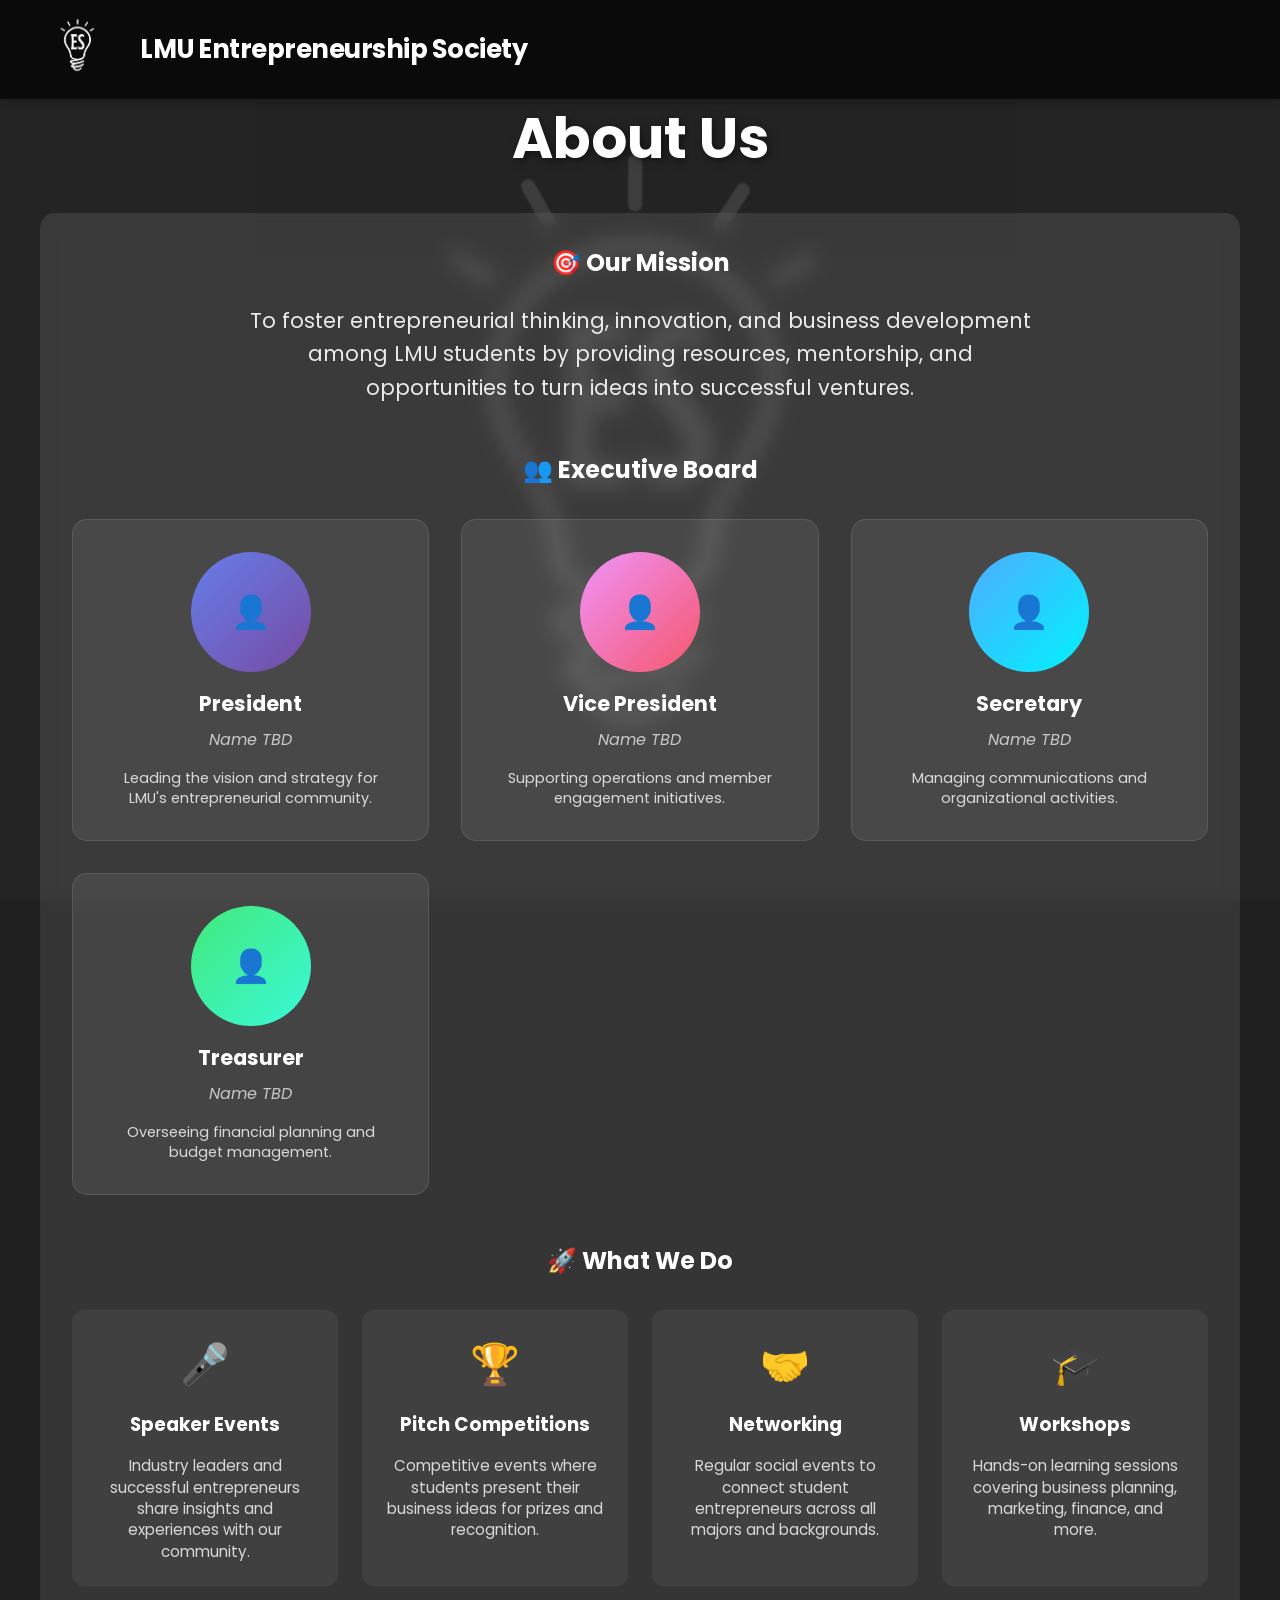
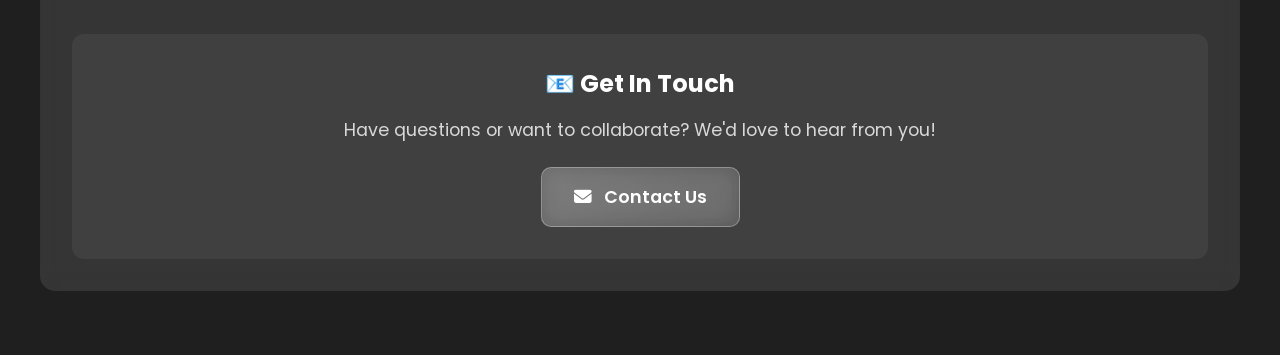
==== about/index.html @ 952fb945 "Deploy from private source LMU-Entrepreneurship-Society/Website-Source-ES@14fc146517704f3b357d7513c7" ====
<!DOCTYPE html>
<html lang="en">
<head>
  <meta charset="UTF-8">
  <meta name="viewport" content="width=device-width, initial-scale=1.0">
  <title>About Us | LMU Entrepreneurship Society</title>
  <link rel="icon" type="image/png" href="/assets/images/logo-transparent.png">
  <!-- Begin Jekyll SEO tag v2.8.0 -->
<title>About Us | LMU Entrepreneurship Society</title>
<meta name="generator" content="Jekyll v4.4.1" />
<meta property="og:title" content="About Us" />
<meta property="og:locale" content="en_US" />
<meta name="description" content="Empowering student entrepreneurs at Loyola Marymount University" />
<meta property="og:description" content="Empowering student entrepreneurs at Loyola Marymount University" />
<link rel="canonical" href="https://lmu-entrepreneurship-society.github.io/about/" />
<meta property="og:url" content="https://lmu-entrepreneurship-society.github.io/about/" />
<meta property="og:site_name" content="LMU Entrepreneurship Society" />
<meta property="og:type" content="website" />
<meta name="twitter:card" content="summary" />
<meta property="twitter:title" content="About Us" />
<script type="application/ld+json">
{"@context":"https://schema.org","@type":"WebSite","description":"Empowering student entrepreneurs at Loyola Marymount University","headline":"About Us","name":"LMU Entrepreneurship Society","url":"https://lmu-entrepreneurship-society.github.io/about/"}</script>
<!-- End Jekyll SEO tag -->

  <link rel="preconnect" href="https://fonts.googleapis.com">
  <link rel="preconnect" href="https://fonts.gstatic.com" crossorigin>
  <link href="https://fonts.googleapis.com/css2?family=Poppins:wght@300;400;600;700;800&display=swap" rel="stylesheet">
  <link rel="stylesheet" href="https://cdnjs.cloudflare.com/ajax/libs/font-awesome/6.5.1/css/all.min.css" integrity="sha512-DTOQO9RWCH3ppGqcWaEA1BIZOC6xxalwEsw9c2QQeAIftl+Vegovlnee1c9QX4TctnWMn13TZye+giMm8e2LwA==" crossorigin="anonymous" referrerpolicy="no-referrer" />
  <link rel="stylesheet" href="/assets/css/main.css">
  <style>
    .page-content {
      background: rgba(39, 39, 39, 0.8);
      min-height: 100vh;
      padding: 6rem 2rem 2rem;
      position: relative;
      z-index: 10;
    }
    .page-container {
      max-width: 1200px;
      margin: 0 auto;
    }
    .page-title {
      font-size: clamp(2rem, 5vw, 3.5rem);
      font-weight: 700;
      margin-bottom: 2rem;
      text-align: center;
      color: #fff;
      text-shadow: 2px 2px 10px rgba(0, 0, 0, 0.5);
    }
  </style>
</head>
<body>
  <!-- Background Slideshow -->
  <div class="slideshow-container">
    
    
    <div class="slide active" style="background-image: url('/assets/images/slide1.jpg');">
      <div class="slide-overlay"></div>
    </div>
    
    <div class="slide " style="background-image: url('/assets/images/slide2.jpg');">
      <div class="slide-overlay"></div>
    </div>
    
    <div class="slide " style="background-image: url('/assets/images/slide3.jpg');">
      <div class="slide-overlay"></div>
    </div>
    
  </div>

  <!-- Top Navigation Bar -->
  <nav class="top-nav expanded" style="position: fixed; width: 100%; border-radius: 0;">
    <div class="nav-container">
      <a href="/" class="nav-logo">
        <img src="/assets/images/logo-transparent.png" alt="Logo" class="logo-image" style="height: 60px;">
      </a>
      <a href="/" class="nav-title visible">
        LMU Entrepreneurship Society
      </a>
    </div>
  </nav>

  <!-- Page Content -->
  <div class="page-content">
    <div class="page-container">
      <h1 class="page-title">About Us</h1>
      <div style="background: rgba(255, 255, 255, 0.1); border-radius: 15px; padding: 2rem; margin-bottom: 2rem; backdrop-filter: blur(10px);">
  
  <!-- Mission Section -->
  <div style="text-align: center; margin-bottom: 3rem;">
    <h2 style="color: #fff; margin-bottom: 1.5rem;">🎯 Our Mission</h2>
    <p style="color: rgba(255, 255, 255, 0.9); font-size: 1.3rem; line-height: 1.6; max-width: 800px; margin: 0 auto;">
      To foster entrepreneurial thinking, innovation, and business development among LMU students by providing resources, mentorship, and opportunities to turn ideas into successful ventures.
    </p>
  </div>

  <!-- E-Board Section -->
  <div style="margin-bottom: 3rem;">
    <h2 style="color: #fff; text-align: center; margin-bottom: 2rem;">👥 Executive Board</h2>
    <div id="eboard-grid" style="display: grid; grid-template-columns: repeat(auto-fit, minmax(280px, 1fr)); gap: 2rem;">
      
      <!-- Sample E-board Member Cards (these will be editable via Sveltia CMS) -->
      <div class="eboard-card" style="
        background: rgba(255, 255, 255, 0.08);
        border-radius: 15px;
        padding: 2rem;
        text-align: center;
        transition: transform 0.3s ease;
        border: 1px solid rgba(255, 255, 255, 0.1);
      " onmouseover="this.style.transform='translateY(-5px)'; this.style.background='rgba(255, 255, 255, 0.12)'" onmouseout="this.style.transform='translateY(0)'; this.style.background='rgba(255, 255, 255, 0.08)'">
        
        <div style="
          width: 120px;
          height: 120px;
          background: linear-gradient(135deg, #667eea 0%, #764ba2 100%);
          border-radius: 50%;
          margin: 0 auto 1rem;
          display: flex;
          align-items: center;
          justify-content: center;
          color: white;
          font-size: 2rem;
          font-weight: bold;
        ">
          👤
        </div>
        
        <h3 style="color: #fff; margin-bottom: 0.5rem; font-size: 1.3rem;">President</h3>
        <p style="color: rgba(255, 255, 255, 0.7); margin-bottom: 1rem; font-style: italic;">Name TBD</p>
        <p style="color: rgba(255, 255, 255, 0.8); font-size: 0.9rem; line-height: 1.4;">
          Leading the vision and strategy for LMU's entrepreneurial community.
        </p>
        
      </div>

      <div class="eboard-card" style="
        background: rgba(255, 255, 255, 0.08);
        border-radius: 15px;
        padding: 2rem;
        text-align: center;
        transition: transform 0.3s ease;
        border: 1px solid rgba(255, 255, 255, 0.1);
      " onmouseover="this.style.transform='translateY(-5px)'; this.style.background='rgba(255, 255, 255, 0.12)'" onmouseout="this.style.transform='translateY(0)'; this.style.background='rgba(255, 255, 255, 0.08)'">
        
        <div style="
          width: 120px;
          height: 120px;
          background: linear-gradient(135deg, #f093fb 0%, #f5576c 100%);
          border-radius: 50%;
          margin: 0 auto 1rem;
          display: flex;
          align-items: center;
          justify-content: center;
          color: white;
          font-size: 2rem;
          font-weight: bold;
        ">
          👤
        </div>
        
        <h3 style="color: #fff; margin-bottom: 0.5rem; font-size: 1.3rem;">Vice President</h3>
        <p style="color: rgba(255, 255, 255, 0.7); margin-bottom: 1rem; font-style: italic;">Name TBD</p>
        <p style="color: rgba(255, 255, 255, 0.8); font-size: 0.9rem; line-height: 1.4;">
          Supporting operations and member engagement initiatives.
        </p>
        
      </div>

      <div class="eboard-card" style="
        background: rgba(255, 255, 255, 0.08);
        border-radius: 15px;
        padding: 2rem;
        text-align: center;
        transition: transform 0.3s ease;
        border: 1px solid rgba(255, 255, 255, 0.1);
      " onmouseover="this.style.transform='translateY(-5px)'; this.style.background='rgba(255, 255, 255, 0.12)'" onmouseout="this.style.transform='translateY(0)'; this.style.background='rgba(255, 255, 255, 0.08)'">
        
        <div style="
          width: 120px;
          height: 120px;
          background: linear-gradient(135deg, #4facfe 0%, #00f2fe 100%);
          border-radius: 50%;
          margin: 0 auto 1rem;
          display: flex;
          align-items: center;
          justify-content: center;
          color: white;
          font-size: 2rem;
          font-weight: bold;
        ">
          👤
        </div>
        
        <h3 style="color: #fff; margin-bottom: 0.5rem; font-size: 1.3rem;">Secretary</h3>
        <p style="color: rgba(255, 255, 255, 0.7); margin-bottom: 1rem; font-style: italic;">Name TBD</p>
        <p style="color: rgba(255, 255, 255, 0.8); font-size: 0.9rem; line-height: 1.4;">
          Managing communications and organizational activities.
        </p>
        
      </div>

      <div class="eboard-card" style="
        background: rgba(255, 255, 255, 0.08);
        border-radius: 15px;
        padding: 2rem;
        text-align: center;
        transition: transform 0.3s ease;
        border: 1px solid rgba(255, 255, 255, 0.1);
      " onmouseover="this.style.transform='translateY(-5px)'; this.style.background='rgba(255, 255, 255, 0.12)'" onmouseout="this.style.transform='translateY(0)'; this.style.background='rgba(255, 255, 255, 0.08)'">
        
        <div style="
          width: 120px;
          height: 120px;
          background: linear-gradient(135deg, #43e97b 0%, #38f9d7 100%);
          border-radius: 50%;
          margin: 0 auto 1rem;
          display: flex;
          align-items: center;
          justify-content: center;
          color: white;
          font-size: 2rem;
          font-weight: bold;
        ">
          👤
        </div>
        
        <h3 style="color: #fff; margin-bottom: 0.5rem; font-size: 1.3rem;">Treasurer</h3>
        <p style="color: rgba(255, 255, 255, 0.7); margin-bottom: 1rem; font-style: italic;">Name TBD</p>
        <p style="color: rgba(255, 255, 255, 0.8); font-size: 0.9rem; line-height: 1.4;">
          Overseeing financial planning and budget management.
        </p>
        
      </div>

    </div>
  </div>

  <!-- What We Do Section -->
  <div style="margin-bottom: 3rem;">
    <h2 style="color: #fff; text-align: center; margin-bottom: 2rem;">🚀 What We Do</h2>
    <div style="display: grid; grid-template-columns: repeat(auto-fit, minmax(250px, 1fr)); gap: 1.5rem;">
      
      <div style="background: rgba(255, 255, 255, 0.05); border-radius: 12px; padding: 1.5rem; text-align: center;">
        <div style="font-size: 2.5rem; margin-bottom: 1rem;">🎤</div>
        <h3 style="color: #fff; margin-bottom: 1rem;">Speaker Events</h3>
        <p style="color: rgba(255, 255, 255, 0.8); font-size: 0.95rem; line-height: 1.4;">
          Industry leaders and successful entrepreneurs share insights and experiences with our community.
        </p>
      </div>
      
      <div style="background: rgba(255, 255, 255, 0.05); border-radius: 12px; padding: 1.5rem; text-align: center;">
        <div style="font-size: 2.5rem; margin-bottom: 1rem;">🏆</div>
        <h3 style="color: #fff; margin-bottom: 1rem;">Pitch Competitions</h3>
        <p style="color: rgba(255, 255, 255, 0.8); font-size: 0.95rem; line-height: 1.4;">
          Competitive events where students present their business ideas for prizes and recognition.
        </p>
      </div>
      
      <div style="background: rgba(255, 255, 255, 0.05); border-radius: 12px; padding: 1.5rem; text-align: center;">
        <div style="font-size: 2.5rem; margin-bottom: 1rem;">🤝</div>
        <h3 style="color: #fff; margin-bottom: 1rem;">Networking</h3>
        <p style="color: rgba(255, 255, 255, 0.8); font-size: 0.95rem; line-height: 1.4;">
          Regular social events to connect student entrepreneurs across all majors and backgrounds.
        </p>
      </div>
      
      <div style="background: rgba(255, 255, 255, 0.05); border-radius: 12px; padding: 1.5rem; text-align: center;">
        <div style="font-size: 2.5rem; margin-bottom: 1rem;">🎓</div>
        <h3 style="color: #fff; margin-bottom: 1rem;">Workshops</h3>
        <p style="color: rgba(255, 255, 255, 0.8); font-size: 0.95rem; line-height: 1.4;">
          Hands-on learning sessions covering business planning, marketing, finance, and more.
        </p>
      </div>
      
    </div>
  </div>

  <!-- Contact Section -->
  <div style="text-align: center; padding: 2rem; background: rgba(255, 255, 255, 0.05); border-radius: 12px;">
    <h2 style="color: #fff; margin-bottom: 1rem;">📧 Get In Touch</h2>
    <p style="color: rgba(255, 255, 255, 0.8); margin-bottom: 1.5rem; font-size: 1.1rem;">
      Have questions or want to collaborate? We'd love to hear from you!
    </p>
    <a href="mailto:lmuentrepreneurshipsociety@gmail.com" style="
      background: linear-gradient(135deg, rgba(255, 255, 255, 0.2), rgba(255, 255, 255, 0.1));
      border: 1px solid rgba(255, 255, 255, 0.3);
      border-radius: 10px;
      color: white;
      padding: 1rem 2rem;
      font-size: 1.1rem;
      font-weight: 600;
      text-decoration: none;
      display: inline-block;
      transition: all 0.2s ease;
      backdrop-filter: blur(10px);
    " onmouseover="this.style.transform='scale(1.05)'; this.style.background='linear-gradient(135deg, rgba(255, 255, 255, 0.3), rgba(255, 255, 255, 0.15))'" onmouseout="this.style.transform='scale(1)'; this.style.background='linear-gradient(135deg, rgba(255, 255, 255, 0.2), rgba(255, 255, 255, 0.1))'">
      <i class="fas fa-envelope" style="margin-right: 0.5rem;"></i>
      Contact Us
    </a>
  </div>

</div>
    </div>
  </div>

  <script src="/assets/js/slideshow.js"></script>
  <script src="/assets/js/menu.js"></script>
</body>
</html>
---- assets/css/main.css ----
/* ============================
   RESET & BASE STYLES
   ============================ */
* {
  margin: 0;
  padding: 0;
  box-sizing: border-box;
}

body {
  font-family: 'Poppins', Arial, 'Times New Roman', -apple-system, BlinkMacSystemFont, 'Segoe UI', Roboto, Oxygen, Ubuntu, Cantarell, sans-serif;
  color: #fff;
  overflow-x: hidden;
  background: #000;
}

/* ============================
   BACKGROUND SLIDESHOW
   ============================ */
.slideshow-container {
  position: fixed;
  top: 0;
  left: 0;
  width: 100%;
  height: 100%;
  z-index: -1;
  overflow: hidden;
}

.slide {
  position: absolute;
  top: 0;
  left: 0;
  width: 100%;
  height: 100%;
  background-size: cover;
  background-position: center;
  background-repeat: no-repeat;
  opacity: 0;
  transform: scale(1);
  transition: opacity 1.5s ease-in-out, transform 3s ease-out;
}

.slide.active {
  opacity: 1;
  transform: scale(1.05);
}

.slide-overlay {
  position: absolute;
  top: 0;
  left: 0;
  width: 100%;
  height: 100%;
  background: rgba(0, 0, 0, 0.4);
  z-index: 1;
}

/* ============================
   TOP NAVIGATION BAR
   ============================ */
.top-nav {
  position: fixed;
  top: 0;
  left: 0;
  width: 200px;
  background: rgba(0, 0, 0, 0.7);
  backdrop-filter: blur(10px);
  padding: 0.5rem 0;
  z-index: 100;
  box-shadow: 0 2px 10px rgba(0, 0, 0, 0.3);
  transition: all 0.15s cubic-bezier(0.4, 0, 0.2, 1);
  border-radius: 0 0 15px 0;
  overflow: hidden;
}

.top-nav.expanded {
  width: 100%;
  padding: 1rem 0;
  border-radius: 0;
}

.nav-container {
  width: 100%;
  padding: 0 1.5rem;
  display: flex;
  align-items: center;
  gap: 2rem;
  justify-content: flex-start;
  min-width: 200px;
}

.top-nav.expanded .nav-container {
  padding: 0 3rem;
}

.nav-logo {
  flex-shrink: 0;
  text-decoration: none;
  display: block;
}

.logo-image {
  height: 40px;
  width: auto;
  transition: all 0.15s cubic-bezier(0.4, 0, 0.2, 1);
}

.top-nav.expanded .logo-image {
  height: 80px;
}

.nav-title {
  color: #fff;
  font-size: 1.6rem;
  font-weight: 700;
  letter-spacing: -0.5px;
  opacity: 0;
  transform: translateX(-20px) scale(0.8);
  transition: all 0.15s cubic-bezier(0.4, 0, 0.2, 1);
  white-space: nowrap;
  text-decoration: none;
  display: block;
}

.nav-title:hover {
  color: rgba(255, 255, 255, 0.8);
}

.nav-title.visible {
  opacity: 1;
  transform: translateX(0) scale(1);
}

.social-links {
  display: flex;
  gap: 1.5rem;
}

.social-link {
  color: #fff;
  font-size: 1.25rem;
  transition: transform 0.3s ease, color 0.3s ease, opacity 0.3s ease;
  text-decoration: none;
  display: inline-flex;
  align-items: center;
  justify-content: center;
}

.social-link:hover {
  transform: translateY(-2px);
  opacity: 0.8;
}

.social-icon-image {
  display: block;
  width: 24px;
  height: 24px;
  object-fit: contain;
  transition: transform 0.3s ease, opacity 0.3s ease;
}

.social-link:hover .social-icon-image {
  transform: scale(1.1);
}

/* Font Awesome Social Media Icons */
.icon-instagram::before {
  font-family: "Font Awesome 6 Brands";
  content: "\f16d";
  font-style: normal;
}
.icon-linkedin::before {
  font-family: "Font Awesome 6 Brands";
  content: "\f0e1";
  font-style: normal;
}
.icon-email::before {
  font-family: "Font Awesome 6 Free";
  content: "\f0e0";
  font-weight: 900;
  font-style: normal;
}
.icon-twitter::before {
  font-family: "Font Awesome 6 Brands";
  content: "\f099";
  font-style: normal;
}
.icon-facebook::before {
  font-family: "Font Awesome 6 Brands";
  content: "\f39e";
  font-style: normal;
}
.icon-github::before {
  font-family: "Font Awesome 6 Brands";
  content: "\f09b";
  font-style: normal;
}
.icon-youtube::before {
  font-family: "Font Awesome 6 Brands";
  content: "\f167";
  font-style: normal;
}

/* Individual icon colors (use brand colors) */
.icon-instagram::before { color: #E4405F; }
.icon-linkedin::before { color: #0077B5; }
.icon-email::before { color: #EA4335; }
.icon-twitter::before { color: #1DA1F2; }
.icon-facebook::before { color: #1877F2; }
.icon-github::before { color: #ffffff; }
.icon-youtube::before { color: #FF0000; }

/* Hover colors - slightly lighter */
.social-link:hover .icon-instagram::before { color: #F56476; }
.social-link:hover .icon-linkedin::before { color: #0A8CD2; }
.social-link:hover .icon-email::before { color: #F4685E; }
.social-link:hover .icon-twitter::before { color: #4AB3F4; }
.social-link:hover .icon-facebook::before { color: #4192F7; }
.social-link:hover .icon-github::before { color: #f0f0f0; }
.social-link:hover .icon-youtube::before { color: #FF3333; }

/* ============================
   ACTION BUTTONS SECTION
   ============================ */
.action-buttons-section {
  background: rgba(39, 39, 39, 0.8);
  min-height: 100vh;
  padding: 4rem 0;
  position: relative;
  z-index: 10;
  display: flex;
  align-items: center;
  justify-content: space-between;
}

.action-buttons-container {
  width: 50%;
  max-width: 600px;
  padding: 2rem 2rem 2rem 4rem;
  display: flex;
  flex-direction: column;
  gap: 1.5rem;
}

.action-button {
  background: linear-gradient(135deg, rgba(255, 255, 255, 0.1), rgba(255, 255, 255, 0.05));
  border: 1px solid rgba(255, 255, 255, 0.2);
  border-radius: 15px;
  color: white;
  padding: 1.5rem 2rem;
  font-size: 1.2rem;
  font-weight: 600;
  cursor: pointer;
  transition: all 0.08s cubic-bezier(0.4, 0, 0.2, 1);
  text-decoration: none;
  backdrop-filter: blur(10px);
  text-align: left;
  min-height: 80px;
  display: flex;
  align-items: center;
  text-shadow: 0 1px 2px rgba(0, 0, 0, 0.3);
  opacity: 0;
  transform: translateX(-100px);
}

.action-button.visible {
  opacity: 1;
  transform: translateX(0);
}

.action-button:hover {
  background: linear-gradient(135deg, rgba(255, 255, 255, 0.2), rgba(255, 255, 255, 0.1));
  border-color: rgba(255, 255, 255, 0.4);
  transform: translateX(10px) scale(1.02);
  box-shadow: 0 10px 30px rgba(0, 0, 0, 0.5);
}

.action-button:active {
  transform: translateX(8px) scale(0.98);
}

.action-button i {
  margin-right: 0.75rem;
  font-size: 1.1em;
  opacity: 0.9;
}

/* ============================
   PREVIEW IMAGE AREA
   ============================ */
.preview-image-container {
  width: 800px;
  height: 800px;
  position: relative;
  display: flex;
  align-items: center;
  justify-content: center;
  flex-shrink: 0;
  margin-right: 6rem;
}

.preview-image {
  width: 100%;
  height: 100%;
  background-size: cover;
  background-position: center;
  background-repeat: no-repeat;
  border-radius: 20px;
  opacity: 0;
  transition: opacity 0.1s ease-in-out;
  box-shadow: 0 20px 40px rgba(0, 0, 0, 0.3);
}

.preview-image.visible {
  opacity: 1;
}

/* ============================
   MAIN CONTENT
   ============================ */
.main-content {
  position: relative;
  z-index: 10;
  min-height: 100vh;
  display: flex;
  align-items: center;
  justify-content: center;
  text-align: center;
  padding: 4rem 2rem 2rem;
}

.hero-content h1 {
  font-size: clamp(2.5rem, 8vw, 5rem);
  font-weight: 800;
  margin-bottom: 1rem;
  text-shadow: 2px 2px 20px rgba(0, 0, 0, 0.8);
  line-height: 1.1;
}

.hero-content .tagline {
  font-size: clamp(1.25rem, 3vw, 2rem);
  font-weight: 300;
  text-shadow: 1px 1px 10px rgba(0, 0, 0, 0.8);
  margin-bottom: 2rem;
}

/* ============================
   TYPEWRITER ANIMATION
   ============================ */
#typewriter-title {
  overflow: hidden;
  border-right: 3px solid rgba(255, 255, 255, 0.8);
  white-space: nowrap;
  margin: 0 auto;
  letter-spacing: 0.1em;
  animation: typing 3.5s steps(30, end), blink-caret 0.75s step-end infinite;
}

@keyframes typing {
  from { width: 0 }
  to { width: 100% }
}

@keyframes blink-caret {
  from, to { border-color: transparent }
  50% { border-color: rgba(255, 255, 255, 0.8) }
}

/* ============================
   RESPONSIVE
   ============================ */
@media (max-width: 768px) {
  .top-nav {
    display: none;
  }

  .nav-container {
    padding: 0 1rem;
    gap: 1rem;
    min-width: 120px;
  }

  .top-nav.expanded .nav-container {
    padding: 0 1.5rem;
  }

  .logo-image {
    height: 30px;
  }

  .top-nav.expanded .logo-image {
    height: 50px;
  }

  .nav-title {
    font-size: 1.3rem;
  }

  .main-content {
    padding: 1rem 1rem 2rem;
  }

  .hero-content h1 {
    white-space: normal;
    text-align: center;
    line-height: 1.2;
    word-wrap: break-word;
    padding: 0 1rem;
    max-width: calc(100vw - 2rem);
    overflow-wrap: break-word;
    hyphens: auto;
  }

  #typewriter-title {
    white-space: normal;
    border-right: none;
    animation: none;
    text-align: center;
    padding: 0 1rem;
    max-width: calc(100vw - 2rem);
    overflow-wrap: break-word;
  }

  .nav-title {
    white-space: normal;
    font-size: 1.1rem;
    overflow-wrap: break-word;
    max-width: calc(100vw - 100px);
  }

  .social-links {
    gap: 1rem;
  }

  .social-link {
    font-size: 1rem;
  }

  .action-buttons-section {
    padding: 2rem 0 4rem 0;
    flex-direction: column;
    gap: 2rem;
    min-height: auto;
  }

  .action-buttons-container {
    width: 100%;
    padding: 0 1rem;
    gap: 1rem;
  }

  .preview-image-container {
    display: none;
  }

  .action-button {
    padding: 1.25rem 1.5rem;
    font-size: 1.1rem;
    min-height: 70px;
  }
}
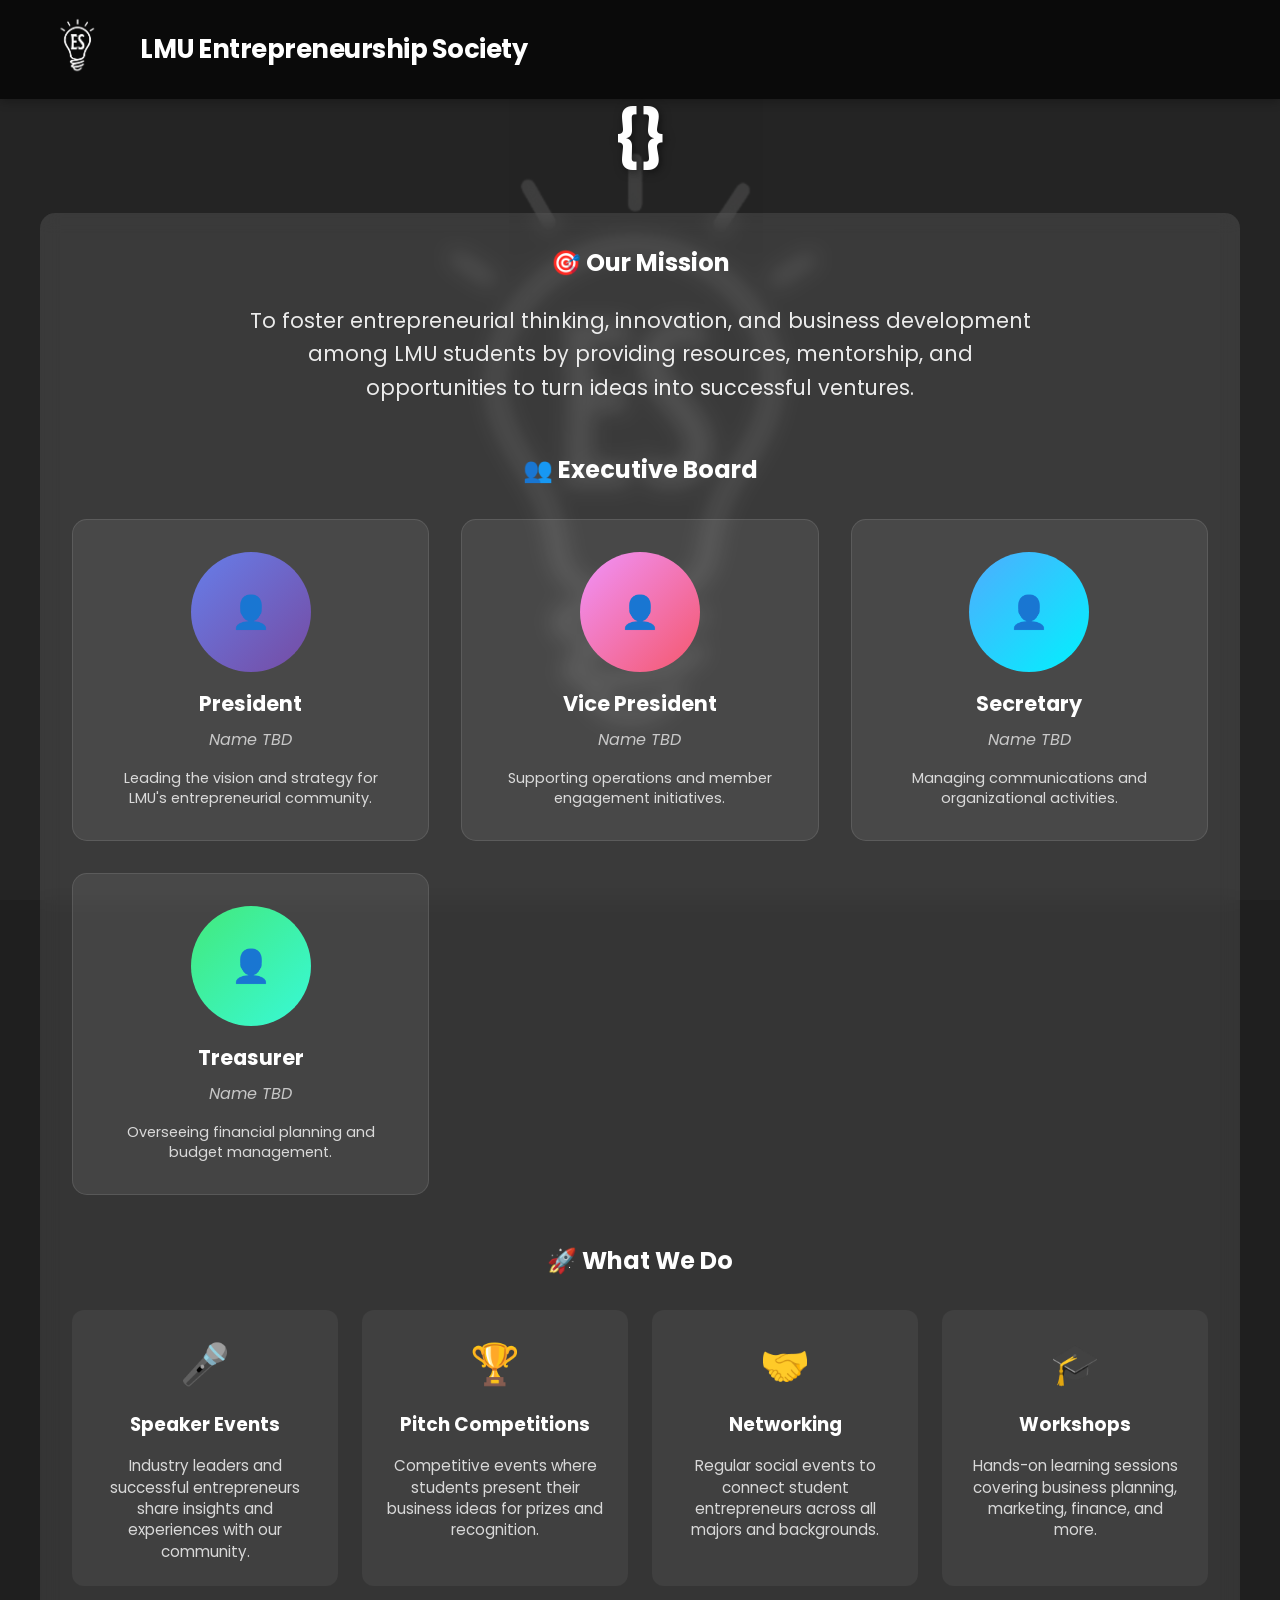
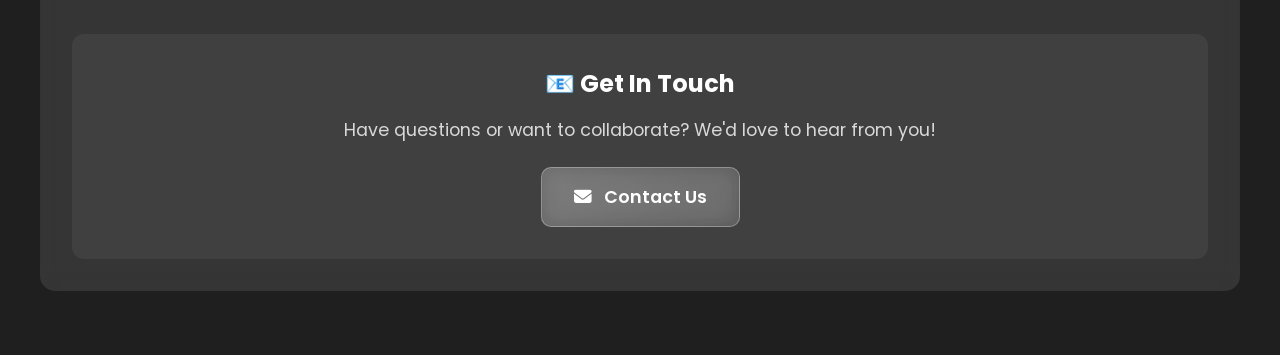
==== commit 91b3d190: "Deploy from private source LMU-Entrepreneurship-Society/Website-Source-ES@7efd2075f75ae4d0d7dbbc0141" ====
--- a/about/index.html
+++ b/about/index.html
@@ -3,12 +3,12 @@
 <head>
   <meta charset="UTF-8">
   <meta name="viewport" content="width=device-width, initial-scale=1.0">
-  <title>About Us | LMU Entrepreneurship Society</title>
+  <title>{} | LMU Entrepreneurship Society</title>
   <link rel="icon" type="image/png" href="/assets/images/logo-transparent.png">
   <!-- Begin Jekyll SEO tag v2.8.0 -->
-<title>About Us | LMU Entrepreneurship Society</title>
+<title>{} | LMU Entrepreneurship Society</title>
 <meta name="generator" content="Jekyll v4.4.1" />
-<meta property="og:title" content="About Us" />
+<meta property="og:title" content="{}" />
 <meta property="og:locale" content="en_US" />
 <meta name="description" content="Empowering student entrepreneurs at Loyola Marymount University" />
 <meta property="og:description" content="Empowering student entrepreneurs at Loyola Marymount University" />
@@ -17,9 +17,9 @@
 <meta property="og:site_name" content="LMU Entrepreneurship Society" />
 <meta property="og:type" content="website" />
 <meta name="twitter:card" content="summary" />
-<meta property="twitter:title" content="About Us" />
+<meta property="twitter:title" content="{}" />
 <script type="application/ld+json">
-{"@context":"https://schema.org","@type":"WebSite","description":"Empowering student entrepreneurs at Loyola Marymount University","headline":"About Us","name":"LMU Entrepreneurship Society","url":"https://lmu-entrepreneurship-society.github.io/about/"}</script>
+{"@context":"https://schema.org","@type":"WebSite","description":"Empowering student entrepreneurs at Loyola Marymount University","headline":"{}","name":"LMU Entrepreneurship Society","url":"https://lmu-entrepreneurship-society.github.io/about/"}</script>
 <!-- End Jekyll SEO tag -->
 
   <link rel="preconnect" href="https://fonts.googleapis.com">
@@ -83,8 +83,11 @@
   <!-- Page Content -->
   <div class="page-content">
     <div class="page-container">
-      <h1 class="page-title">About Us</h1>
-      <div style="background: rgba(255, 255, 255, 0.1); border-radius: 15px; padding: 2rem; margin-bottom: 2rem; backdrop-filter: blur(10px);">
+      <h1 class="page-title">{}</h1>
+      
+
+<div style="background: rgba(255, 255, 255, 0.1); border-radius: 15px; padding: 2rem; margin-bottom: 2rem; backdrop-filter: blur(10px);">
+  
   
   <!-- Mission Section -->
   <div style="text-align: center; margin-bottom: 3rem;">
@@ -93,13 +96,15 @@
       To foster entrepreneurial thinking, innovation, and business development among LMU students by providing resources, mentorship, and opportunities to turn ideas into successful ventures.
     </p>
   </div>
-
+  
+
+  
   <!-- E-Board Section -->
   <div style="margin-bottom: 3rem;">
     <h2 style="color: #fff; text-align: center; margin-bottom: 2rem;">👥 Executive Board</h2>
-    <div id="eboard-grid" style="display: grid; grid-template-columns: repeat(auto-fit, minmax(280px, 1fr)); gap: 2rem;">
-      
-      <!-- Sample E-board Member Cards (these will be editable via Sveltia CMS) -->
+    <div style="display: grid; grid-template-columns: repeat(auto-fit, minmax(280px, 1fr)); gap: 2rem;">
+      
+      
       <div class="eboard-card" style="
         background: rgba(255, 255, 255, 0.08);
         border-radius: 15px;
@@ -108,6 +113,7 @@
         transition: transform 0.3s ease;
         border: 1px solid rgba(255, 255, 255, 0.1);
       " onmouseover="this.style.transform='translateY(-5px)'; this.style.background='rgba(255, 255, 255, 0.12)'" onmouseout="this.style.transform='translateY(0)'; this.style.background='rgba(255, 255, 255, 0.08)'">
+        
         
         <div style="
           width: 120px;
@@ -125,14 +131,21 @@
           👤
         </div>
         
+        
         <h3 style="color: #fff; margin-bottom: 0.5rem; font-size: 1.3rem;">President</h3>
+        
+        
         <p style="color: rgba(255, 255, 255, 0.7); margin-bottom: 1rem; font-style: italic;">Name TBD</p>
+        
+        
         <p style="color: rgba(255, 255, 255, 0.8); font-size: 0.9rem; line-height: 1.4;">
           Leading the vision and strategy for LMU's entrepreneurial community.
         </p>
         
-      </div>
-
+        
+        
+      </div>
+      
       <div class="eboard-card" style="
         background: rgba(255, 255, 255, 0.08);
         border-radius: 15px;
@@ -141,6 +154,7 @@
         transition: transform 0.3s ease;
         border: 1px solid rgba(255, 255, 255, 0.1);
       " onmouseover="this.style.transform='translateY(-5px)'; this.style.background='rgba(255, 255, 255, 0.12)'" onmouseout="this.style.transform='translateY(0)'; this.style.background='rgba(255, 255, 255, 0.08)'">
+        
         
         <div style="
           width: 120px;
@@ -158,14 +172,21 @@
           👤
         </div>
         
+        
         <h3 style="color: #fff; margin-bottom: 0.5rem; font-size: 1.3rem;">Vice President</h3>
+        
+        
         <p style="color: rgba(255, 255, 255, 0.7); margin-bottom: 1rem; font-style: italic;">Name TBD</p>
+        
+        
         <p style="color: rgba(255, 255, 255, 0.8); font-size: 0.9rem; line-height: 1.4;">
           Supporting operations and member engagement initiatives.
         </p>
         
-      </div>
-
+        
+        
+      </div>
+      
       <div class="eboard-card" style="
         background: rgba(255, 255, 255, 0.08);
         border-radius: 15px;
@@ -174,6 +195,7 @@
         transition: transform 0.3s ease;
         border: 1px solid rgba(255, 255, 255, 0.1);
       " onmouseover="this.style.transform='translateY(-5px)'; this.style.background='rgba(255, 255, 255, 0.12)'" onmouseout="this.style.transform='translateY(0)'; this.style.background='rgba(255, 255, 255, 0.08)'">
+        
         
         <div style="
           width: 120px;
@@ -191,14 +213,21 @@
           👤
         </div>
         
+        
         <h3 style="color: #fff; margin-bottom: 0.5rem; font-size: 1.3rem;">Secretary</h3>
+        
+        
         <p style="color: rgba(255, 255, 255, 0.7); margin-bottom: 1rem; font-style: italic;">Name TBD</p>
+        
+        
         <p style="color: rgba(255, 255, 255, 0.8); font-size: 0.9rem; line-height: 1.4;">
           Managing communications and organizational activities.
         </p>
         
-      </div>
-
+        
+        
+      </div>
+      
       <div class="eboard-card" style="
         background: rgba(255, 255, 255, 0.08);
         border-radius: 15px;
@@ -207,6 +236,7 @@
         transition: transform 0.3s ease;
         border: 1px solid rgba(255, 255, 255, 0.1);
       " onmouseover="this.style.transform='translateY(-5px)'; this.style.background='rgba(255, 255, 255, 0.12)'" onmouseout="this.style.transform='translateY(0)'; this.style.background='rgba(255, 255, 255, 0.08)'">
+        
         
         <div style="
           width: 120px;
@@ -224,21 +254,32 @@
           👤
         </div>
         
+        
         <h3 style="color: #fff; margin-bottom: 0.5rem; font-size: 1.3rem;">Treasurer</h3>
+        
+        
         <p style="color: rgba(255, 255, 255, 0.7); margin-bottom: 1rem; font-style: italic;">Name TBD</p>
+        
+        
         <p style="color: rgba(255, 255, 255, 0.8); font-size: 0.9rem; line-height: 1.4;">
           Overseeing financial planning and budget management.
         </p>
         
-      </div>
-
-    </div>
-  </div>
-
-  <!-- What We Do Section -->
+        
+        
+      </div>
+      
+
+    </div>
+  </div>
+  
+
+  
+  <!-- Activities Section -->
   <div style="margin-bottom: 3rem;">
     <h2 style="color: #fff; text-align: center; margin-bottom: 2rem;">🚀 What We Do</h2>
     <div style="display: grid; grid-template-columns: repeat(auto-fit, minmax(250px, 1fr)); gap: 1.5rem;">
+      
       
       <div style="background: rgba(255, 255, 255, 0.05); border-radius: 12px; padding: 1.5rem; text-align: center;">
         <div style="font-size: 2.5rem; margin-bottom: 1rem;">🎤</div>
@@ -272,9 +313,12 @@
         </p>
       </div>
       
-    </div>
-  </div>
-
+      
+    </div>
+  </div>
+  
+
+  
   <!-- Contact Section -->
   <div style="text-align: center; padding: 2rem; background: rgba(255, 255, 255, 0.05); border-radius: 12px;">
     <h2 style="color: #fff; margin-bottom: 1rem;">📧 Get In Touch</h2>
@@ -298,6 +342,7 @@
       Contact Us
     </a>
   </div>
+  
 
 </div>
     </div>
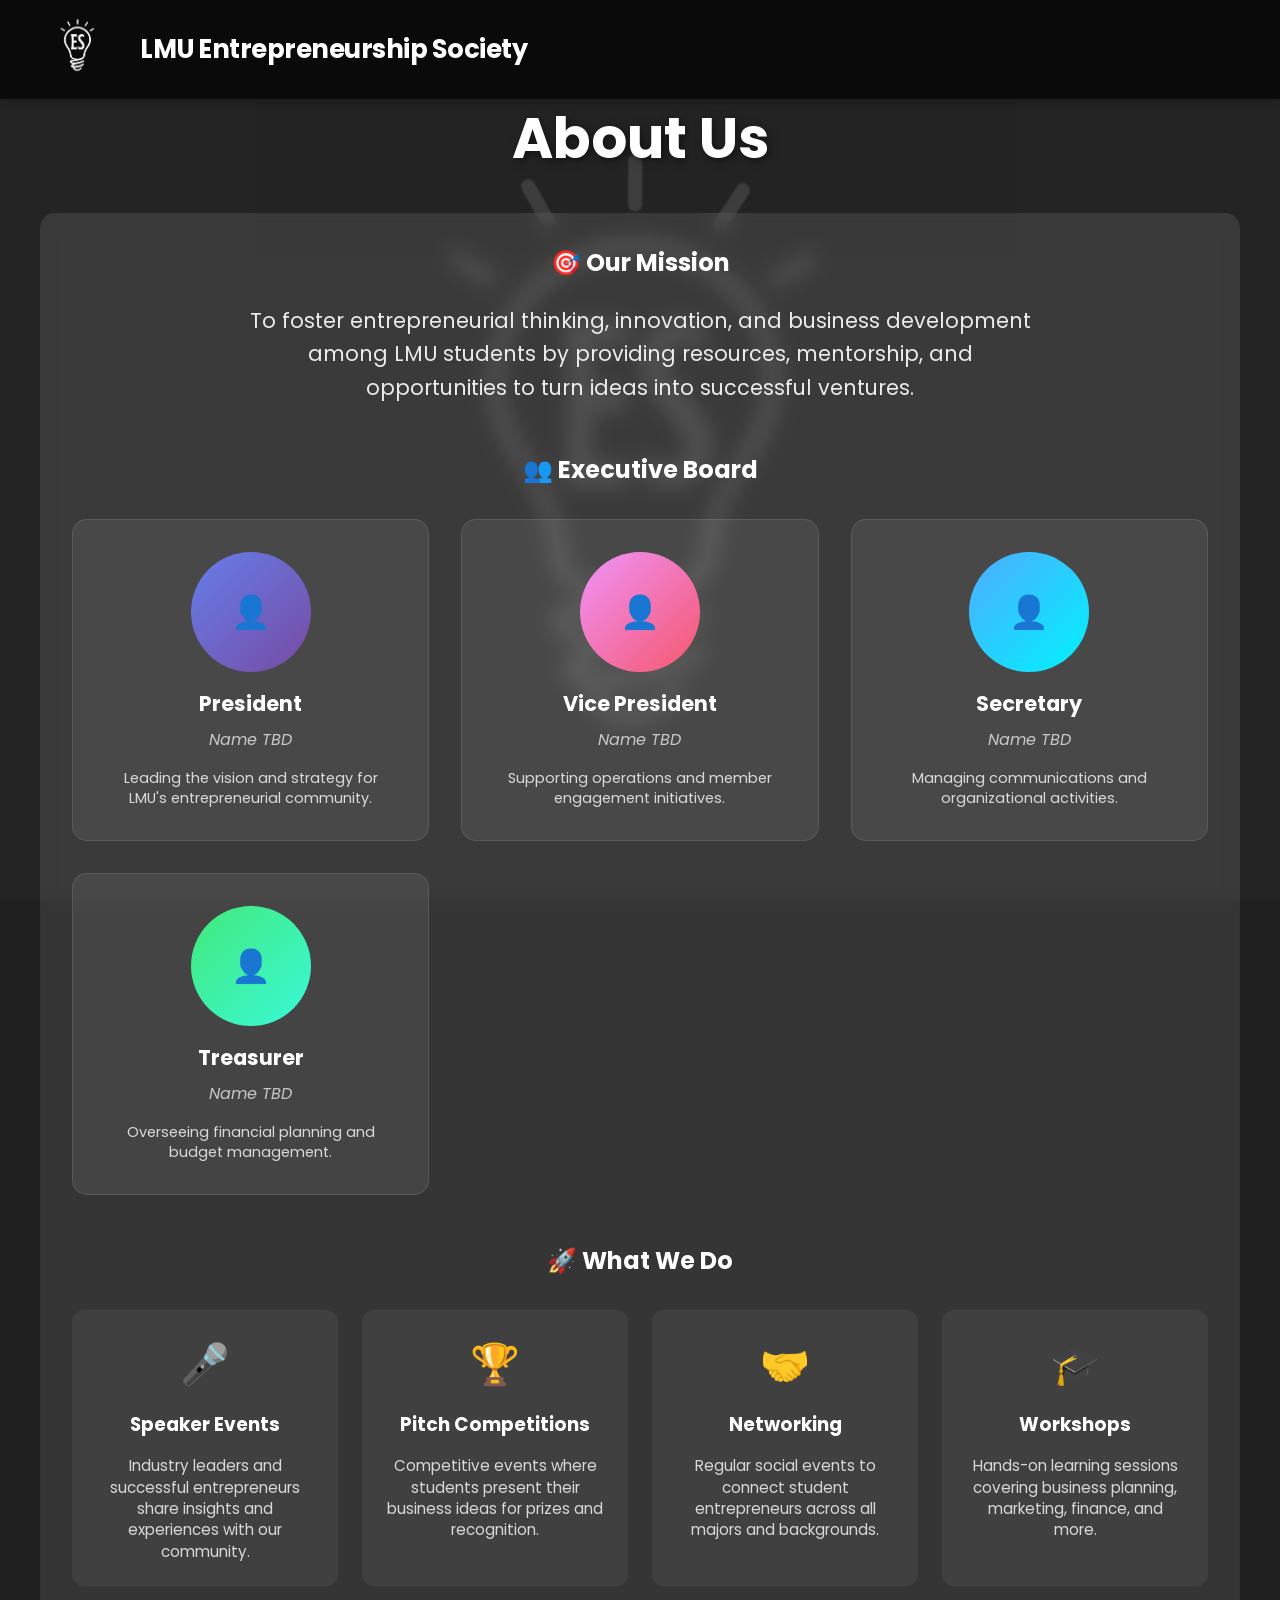
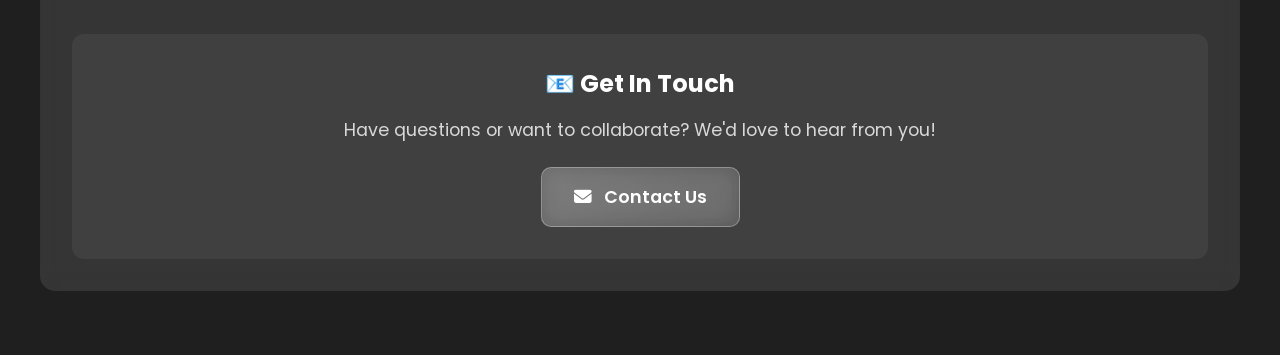
==== commit a4c41cb5: "Deploy from private source LMU-Entrepreneurship-Society/Website-Source-ES@4e5333885de31213a61f9be690" ====
--- a/about/index.html
+++ b/about/index.html
@@ -3,12 +3,12 @@
 <head>
   <meta charset="UTF-8">
   <meta name="viewport" content="width=device-width, initial-scale=1.0">
-  <title>{} | LMU Entrepreneurship Society</title>
+  <title>About Us | LMU Entrepreneurship Society</title>
   <link rel="icon" type="image/png" href="/assets/images/logo-transparent.png">
   <!-- Begin Jekyll SEO tag v2.8.0 -->
-<title>{} | LMU Entrepreneurship Society</title>
+<title>About Us | LMU Entrepreneurship Society</title>
 <meta name="generator" content="Jekyll v4.4.1" />
-<meta property="og:title" content="{}" />
+<meta property="og:title" content="About Us" />
 <meta property="og:locale" content="en_US" />
 <meta name="description" content="Empowering student entrepreneurs at Loyola Marymount University" />
 <meta property="og:description" content="Empowering student entrepreneurs at Loyola Marymount University" />
@@ -17,9 +17,9 @@
 <meta property="og:site_name" content="LMU Entrepreneurship Society" />
 <meta property="og:type" content="website" />
 <meta name="twitter:card" content="summary" />
-<meta property="twitter:title" content="{}" />
+<meta property="twitter:title" content="About Us" />
 <script type="application/ld+json">
-{"@context":"https://schema.org","@type":"WebSite","description":"Empowering student entrepreneurs at Loyola Marymount University","headline":"{}","name":"LMU Entrepreneurship Society","url":"https://lmu-entrepreneurship-society.github.io/about/"}</script>
+{"@context":"https://schema.org","@type":"WebSite","description":"Empowering student entrepreneurs at Loyola Marymount University","headline":"About Us","name":"LMU Entrepreneurship Society","url":"https://lmu-entrepreneurship-society.github.io/about/"}</script>
 <!-- End Jekyll SEO tag -->
 
   <link rel="preconnect" href="https://fonts.googleapis.com">
@@ -54,15 +54,11 @@
   <div class="slideshow-container">
     
     
-    <div class="slide active" style="background-image: url('/assets/images/slide1.jpg');">
+    <div class="slide active" style="background-image: url('/assets/images/desktop/slide1.jpg');">
       <div class="slide-overlay"></div>
     </div>
     
-    <div class="slide " style="background-image: url('/assets/images/slide2.jpg');">
-      <div class="slide-overlay"></div>
-    </div>
-    
-    <div class="slide " style="background-image: url('/assets/images/slide3.jpg');">
+    <div class="slide " style="background-image: url('/assets/images/desktop/slide2.jpg');">
       <div class="slide-overlay"></div>
     </div>
     
@@ -83,8 +79,9 @@
   <!-- Page Content -->
   <div class="page-content">
     <div class="page-container">
-      <h1 class="page-title">{}</h1>
-      
+      <h1 class="page-title">About Us</h1>
+      
+
 
 <div style="background: rgba(255, 255, 255, 0.1); border-radius: 15px; padding: 2rem; margin-bottom: 2rem; backdrop-filter: blur(10px);">
   
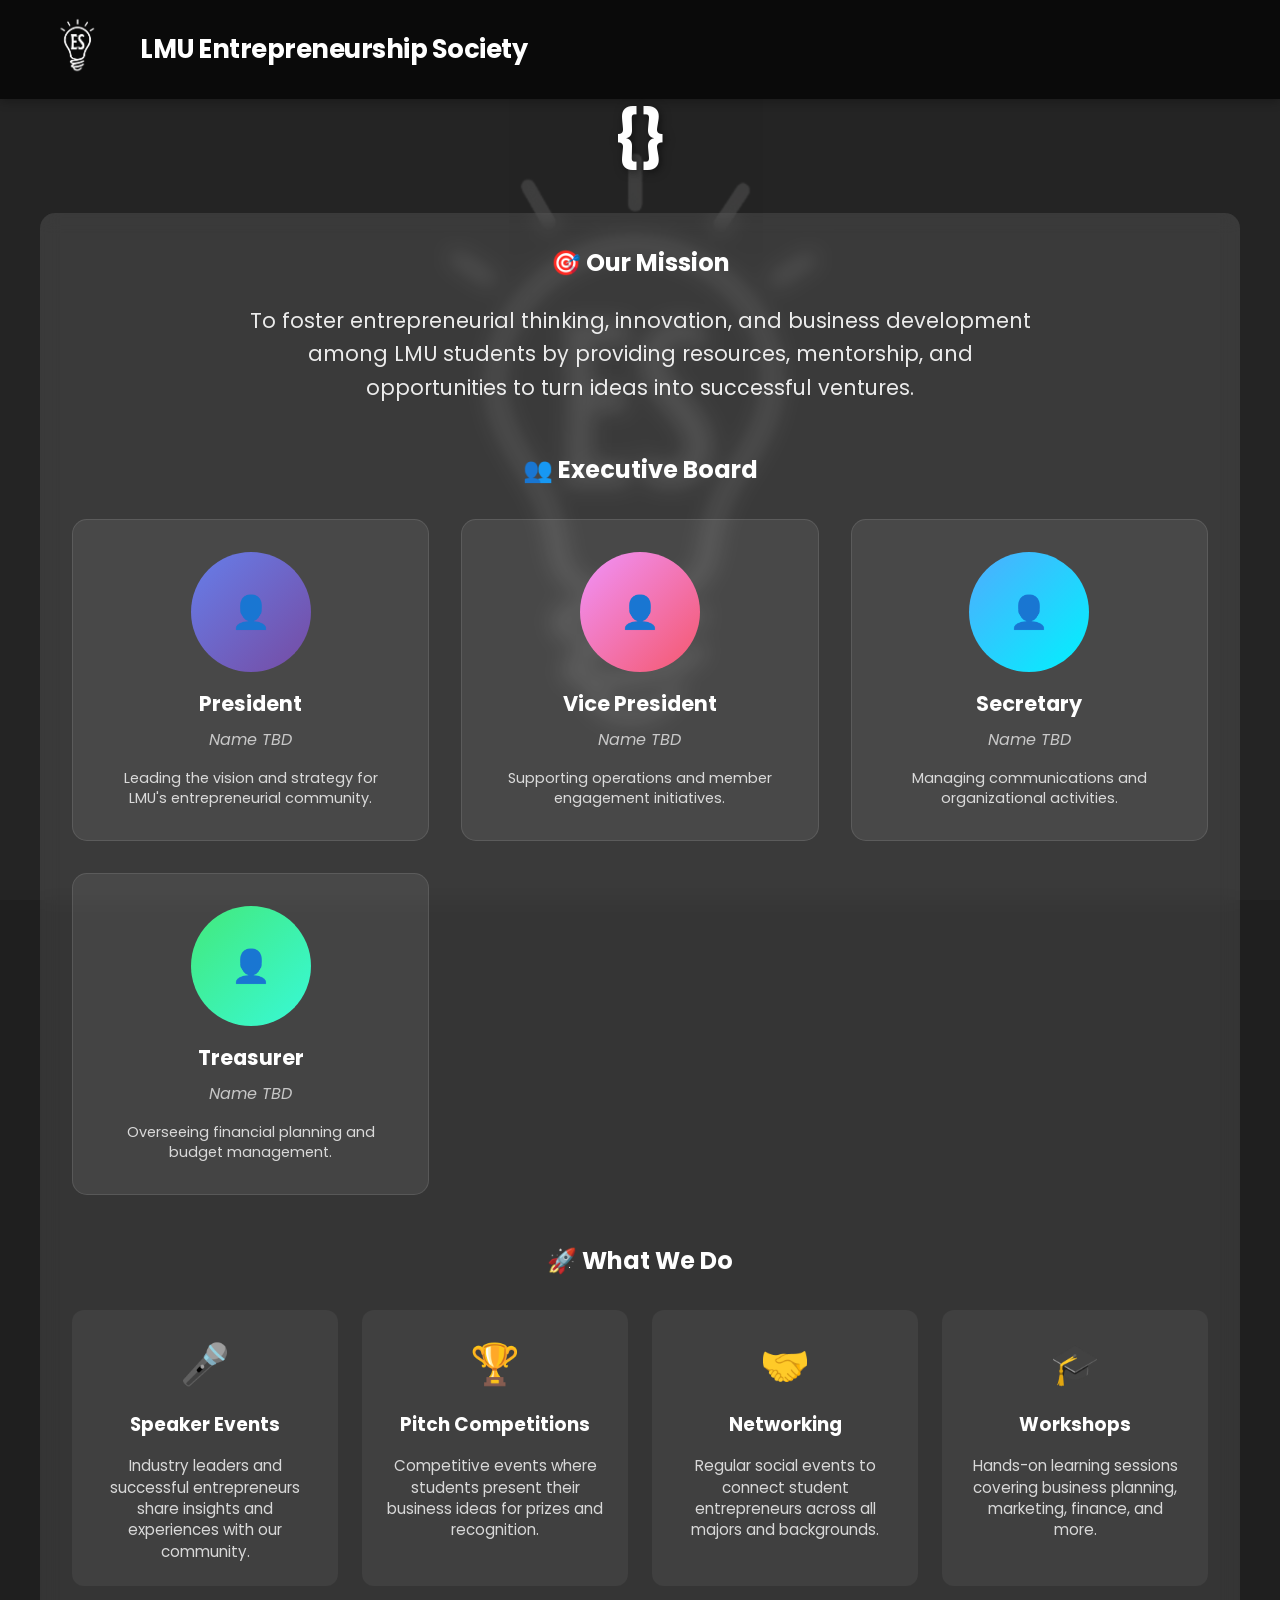
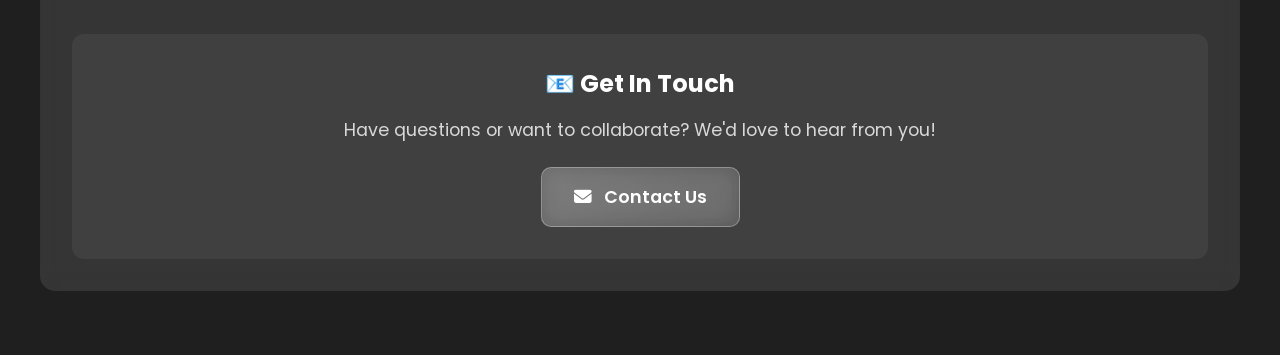
==== commit e3b21fb8: "Deploy from private source LMU-Entrepreneurship-Society/Website-Source-ES@2218f8eb3255b0c27ab0b3797b" ====
--- a/about/index.html
+++ b/about/index.html
@@ -3,12 +3,12 @@
 <head>
   <meta charset="UTF-8">
   <meta name="viewport" content="width=device-width, initial-scale=1.0">
-  <title>About Us | LMU Entrepreneurship Society</title>
+  <title>{} | LMU Entrepreneurship Society</title>
   <link rel="icon" type="image/png" href="/assets/images/logo-transparent.png">
   <!-- Begin Jekyll SEO tag v2.8.0 -->
-<title>About Us | LMU Entrepreneurship Society</title>
+<title>{} | LMU Entrepreneurship Society</title>
 <meta name="generator" content="Jekyll v4.4.1" />
-<meta property="og:title" content="About Us" />
+<meta property="og:title" content="{}" />
 <meta property="og:locale" content="en_US" />
 <meta name="description" content="Empowering student entrepreneurs at Loyola Marymount University" />
 <meta property="og:description" content="Empowering student entrepreneurs at Loyola Marymount University" />
@@ -17,9 +17,9 @@
 <meta property="og:site_name" content="LMU Entrepreneurship Society" />
 <meta property="og:type" content="website" />
 <meta name="twitter:card" content="summary" />
-<meta property="twitter:title" content="About Us" />
+<meta property="twitter:title" content="{}" />
 <script type="application/ld+json">
-{"@context":"https://schema.org","@type":"WebSite","description":"Empowering student entrepreneurs at Loyola Marymount University","headline":"About Us","name":"LMU Entrepreneurship Society","url":"https://lmu-entrepreneurship-society.github.io/about/"}</script>
+{"@context":"https://schema.org","@type":"WebSite","description":"Empowering student entrepreneurs at Loyola Marymount University","headline":"{}","name":"LMU Entrepreneurship Society","url":"https://lmu-entrepreneurship-society.github.io/about/"}</script>
 <!-- End Jekyll SEO tag -->
 
   <link rel="preconnect" href="https://fonts.googleapis.com">
@@ -79,9 +79,8 @@
   <!-- Page Content -->
   <div class="page-content">
     <div class="page-container">
-      <h1 class="page-title">About Us</h1>
-      
-
+      <h1 class="page-title">{}</h1>
+      
 
 <div style="background: rgba(255, 255, 255, 0.1); border-radius: 15px; padding: 2rem; margin-bottom: 2rem; backdrop-filter: blur(10px);">
   
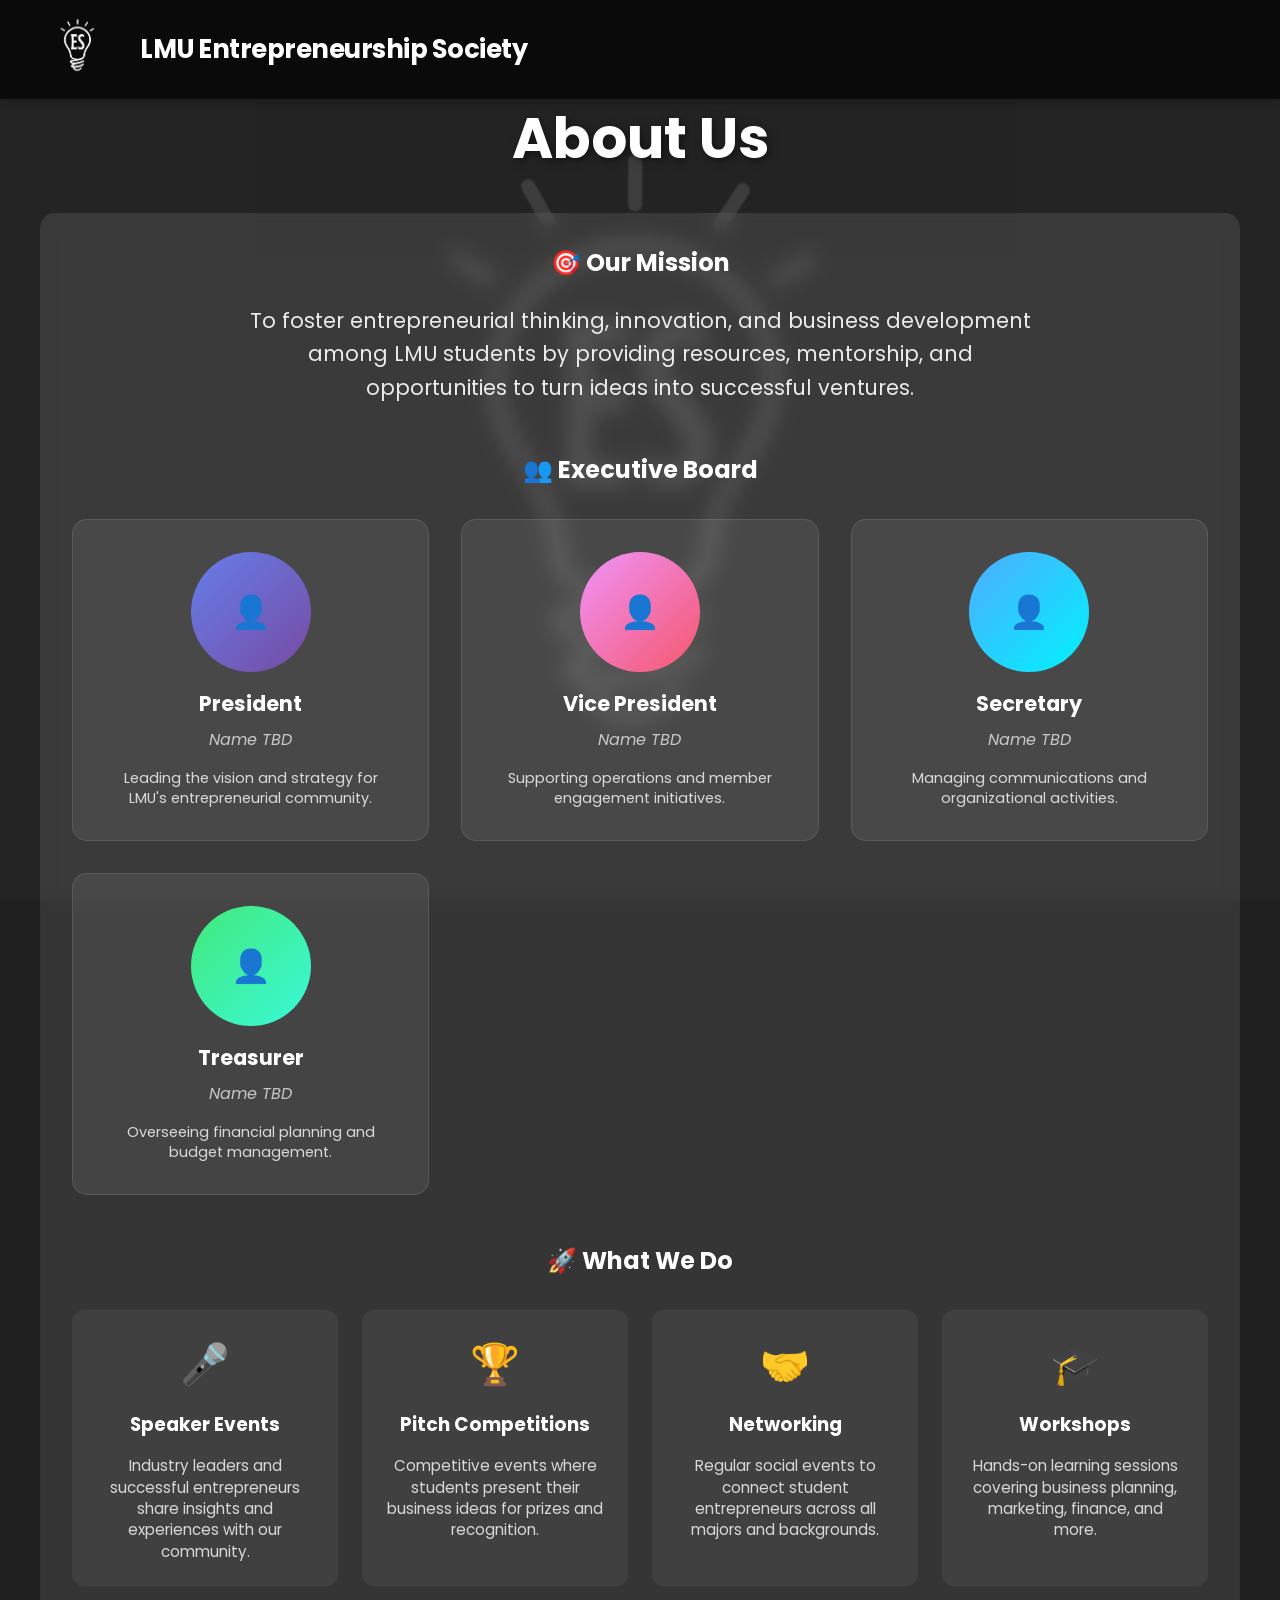
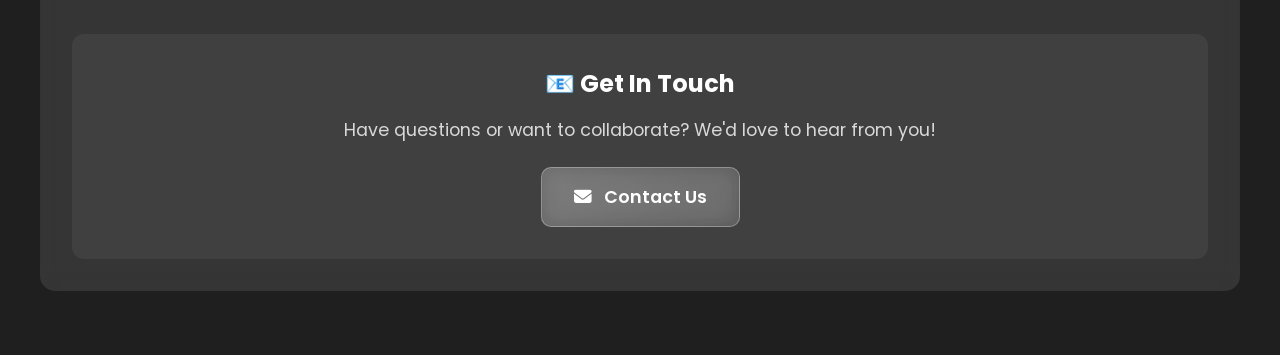
==== commit 6eaaa3f2: "Deploy from private source LMU-Entrepreneurship-Society/Website-Source-ES@82adc28b503174337a24658b37" ====
--- a/about/index.html
+++ b/about/index.html
@@ -3,12 +3,12 @@
 <head>
   <meta charset="UTF-8">
   <meta name="viewport" content="width=device-width, initial-scale=1.0">
-  <title>{} | LMU Entrepreneurship Society</title>
+  <title>About Us | LMU Entrepreneurship Society</title>
   <link rel="icon" type="image/png" href="/assets/images/logo-transparent.png">
   <!-- Begin Jekyll SEO tag v2.8.0 -->
-<title>{} | LMU Entrepreneurship Society</title>
+<title>About Us | LMU Entrepreneurship Society</title>
 <meta name="generator" content="Jekyll v4.4.1" />
-<meta property="og:title" content="{}" />
+<meta property="og:title" content="About Us" />
 <meta property="og:locale" content="en_US" />
 <meta name="description" content="Empowering student entrepreneurs at Loyola Marymount University" />
 <meta property="og:description" content="Empowering student entrepreneurs at Loyola Marymount University" />
@@ -17,9 +17,9 @@
 <meta property="og:site_name" content="LMU Entrepreneurship Society" />
 <meta property="og:type" content="website" />
 <meta name="twitter:card" content="summary" />
-<meta property="twitter:title" content="{}" />
+<meta property="twitter:title" content="About Us" />
 <script type="application/ld+json">
-{"@context":"https://schema.org","@type":"WebSite","description":"Empowering student entrepreneurs at Loyola Marymount University","headline":"{}","name":"LMU Entrepreneurship Society","url":"https://lmu-entrepreneurship-society.github.io/about/"}</script>
+{"@context":"https://schema.org","@type":"WebSite","description":"Empowering student entrepreneurs at Loyola Marymount University","headline":"About Us","name":"LMU Entrepreneurship Society","url":"https://lmu-entrepreneurship-society.github.io/about/"}</script>
 <!-- End Jekyll SEO tag -->
 
   <link rel="preconnect" href="https://fonts.googleapis.com">
@@ -79,7 +79,7 @@
   <!-- Page Content -->
   <div class="page-content">
     <div class="page-container">
-      <h1 class="page-title">{}</h1>
+      <h1 class="page-title">About Us</h1>
       
 
 <div style="background: rgba(255, 255, 255, 0.1); border-radius: 15px; padding: 2rem; margin-bottom: 2rem; backdrop-filter: blur(10px);">
--- a/assets/css/main.css
+++ b/assets/css/main.css
@@ -1,6 +1,4 @@
-/* ============================
-   RESET & BASE STYLES
-   ============================ */
+/* Reset & Base Styles */
 * {
   margin: 0;
   padding: 0;
@@ -14,9 +12,7 @@
   background: #000;
 }
 
-/* ============================
-   BACKGROUND SLIDESHOW
-   ============================ */
+/* Background Slideshow */
 .slideshow-container {
   position: fixed;
   top: 0;
@@ -56,9 +52,7 @@
   z-index: 1;
 }
 
-/* ============================
-   TOP NAVIGATION BAR
-   ============================ */
+/* Top Navigation Bar */
 .top-nav {
   position: fixed;
   top: 0;
@@ -164,7 +158,6 @@
   transform: scale(1.1);
 }
 
-/* Font Awesome Social Media Icons */
 .icon-instagram::before {
   font-family: "Font Awesome 6 Brands";
   content: "\f16d";
@@ -202,7 +195,6 @@
   font-style: normal;
 }
 
-/* Individual icon colors (use brand colors) */
 .icon-instagram::before { color: #E4405F; }
 .icon-linkedin::before { color: #0077B5; }
 .icon-email::before { color: #EA4335; }
@@ -211,7 +203,6 @@
 .icon-github::before { color: #ffffff; }
 .icon-youtube::before { color: #FF0000; }
 
-/* Hover colors - slightly lighter */
 .social-link:hover .icon-instagram::before { color: #F56476; }
 .social-link:hover .icon-linkedin::before { color: #0A8CD2; }
 .social-link:hover .icon-email::before { color: #F4685E; }
@@ -220,9 +211,7 @@
 .social-link:hover .icon-github::before { color: #f0f0f0; }
 .social-link:hover .icon-youtube::before { color: #FF3333; }
 
-/* ============================
-   ACTION BUTTONS SECTION
-   ============================ */
+/* Action Buttons Section */
 .action-buttons-section {
   background: rgba(39, 39, 39, 0.8);
   min-height: 100vh;
@@ -286,9 +275,7 @@
   opacity: 0.9;
 }
 
-/* ============================
-   PREVIEW IMAGE AREA
-   ============================ */
+/* Preview Image Area */
 .preview-image-container {
   width: 800px;
   height: 800px;
@@ -316,9 +303,7 @@
   opacity: 1;
 }
 
-/* ============================
-   MAIN CONTENT
-   ============================ */
+/* Main Content */
 .main-content {
   position: relative;
   z-index: 10;
@@ -345,9 +330,7 @@
   margin-bottom: 2rem;
 }
 
-/* ============================
-   TYPEWRITER ANIMATION
-   ============================ */
+/* Typewriter Animation */
 #typewriter-title {
   overflow: hidden;
   border-right: 3px solid rgba(255, 255, 255, 0.8);
@@ -367,9 +350,7 @@
   50% { border-color: rgba(255, 255, 255, 0.8) }
 }
 
-/* ============================
-   RESPONSIVE
-   ============================ */
+/* Responsive */
 @media (max-width: 768px) {
   .top-nav {
     display: none;
@@ -409,7 +390,10 @@
     padding: 0 1rem;
     max-width: calc(100vw - 2rem);
     overflow-wrap: break-word;
+    word-break: break-word;
     hyphens: auto;
+    -webkit-hyphens: auto;
+    -ms-hyphens: auto;
   }
 
   #typewriter-title {
@@ -420,12 +404,20 @@
     padding: 0 1rem;
     max-width: calc(100vw - 2rem);
     overflow-wrap: break-word;
+    word-break: break-word;
+    hyphens: auto;
+    -webkit-hyphens: auto;
+    -ms-hyphens: auto;
   }
 
   .nav-title {
     white-space: normal;
     font-size: 1.1rem;
     overflow-wrap: break-word;
+    word-break: break-word;
+    hyphens: auto;
+    -webkit-hyphens: auto;
+    -ms-hyphens: auto;
     max-width: calc(100vw - 100px);
   }
 
